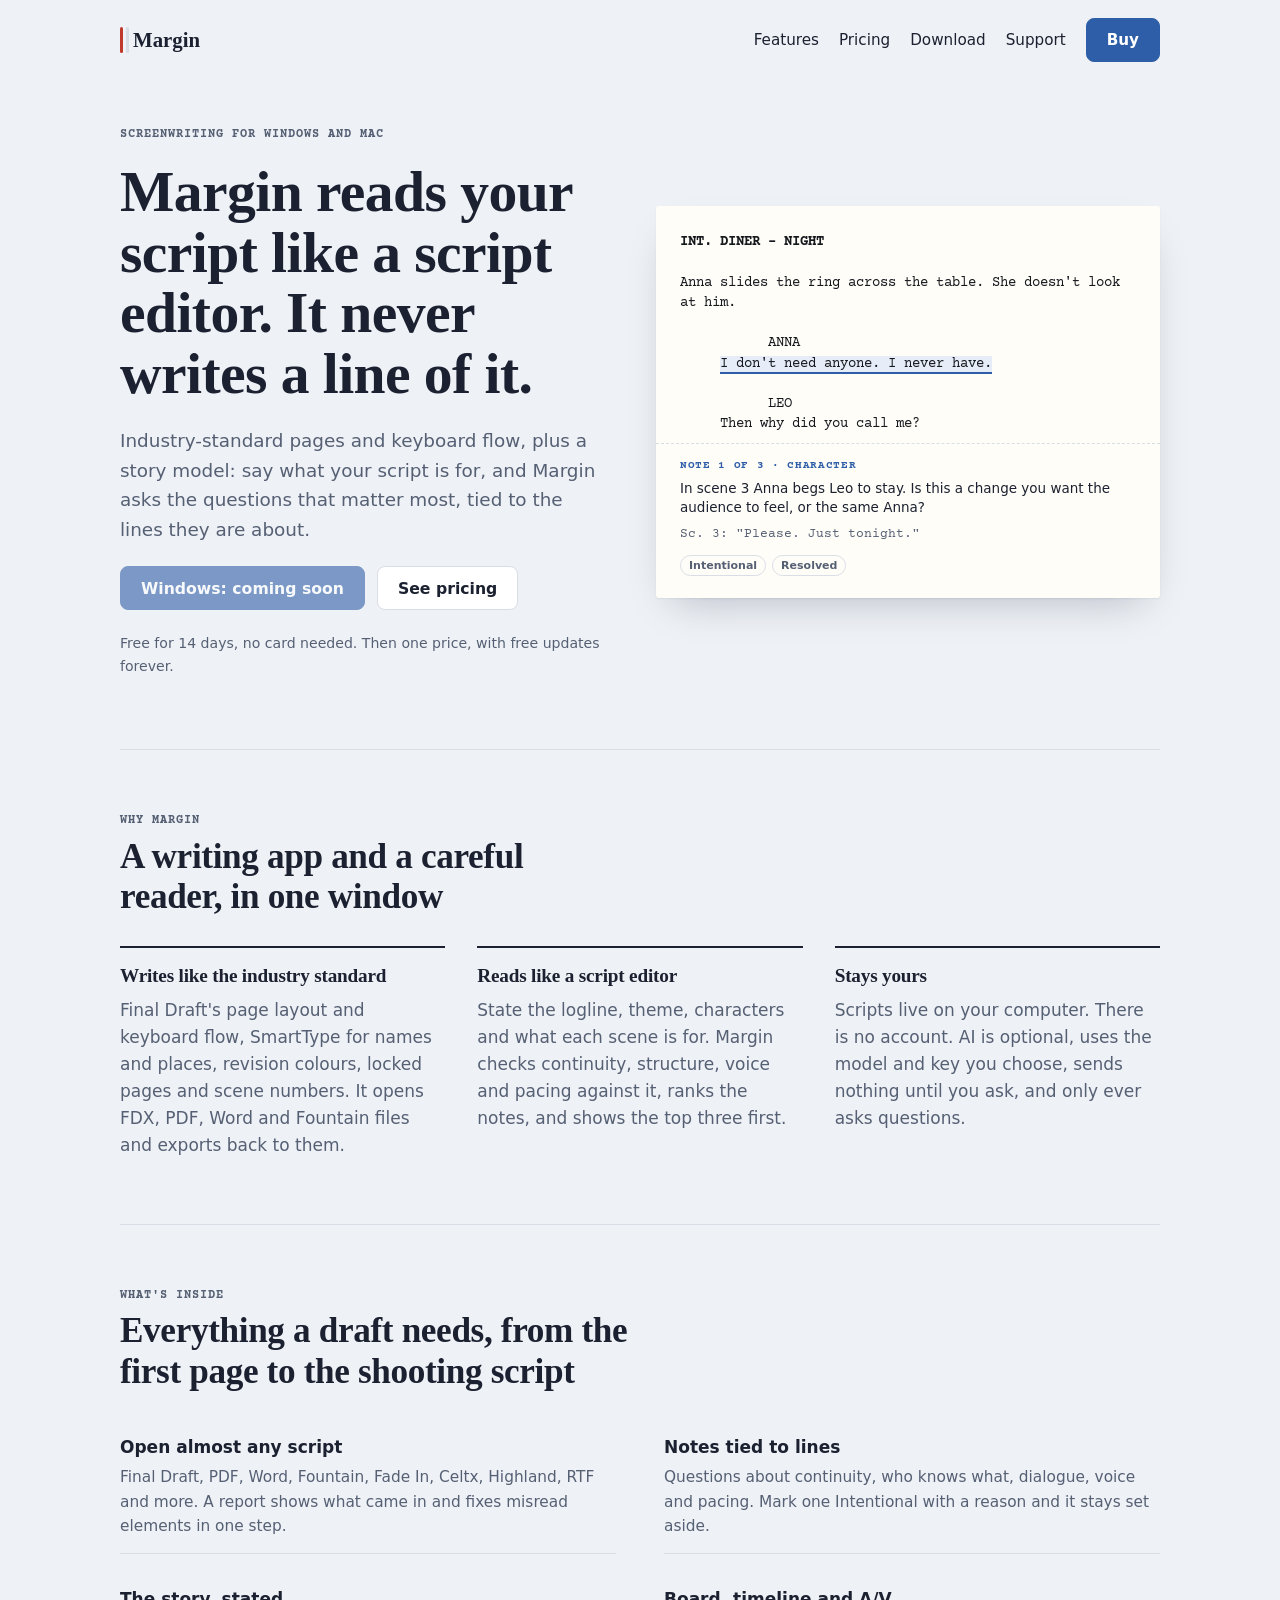
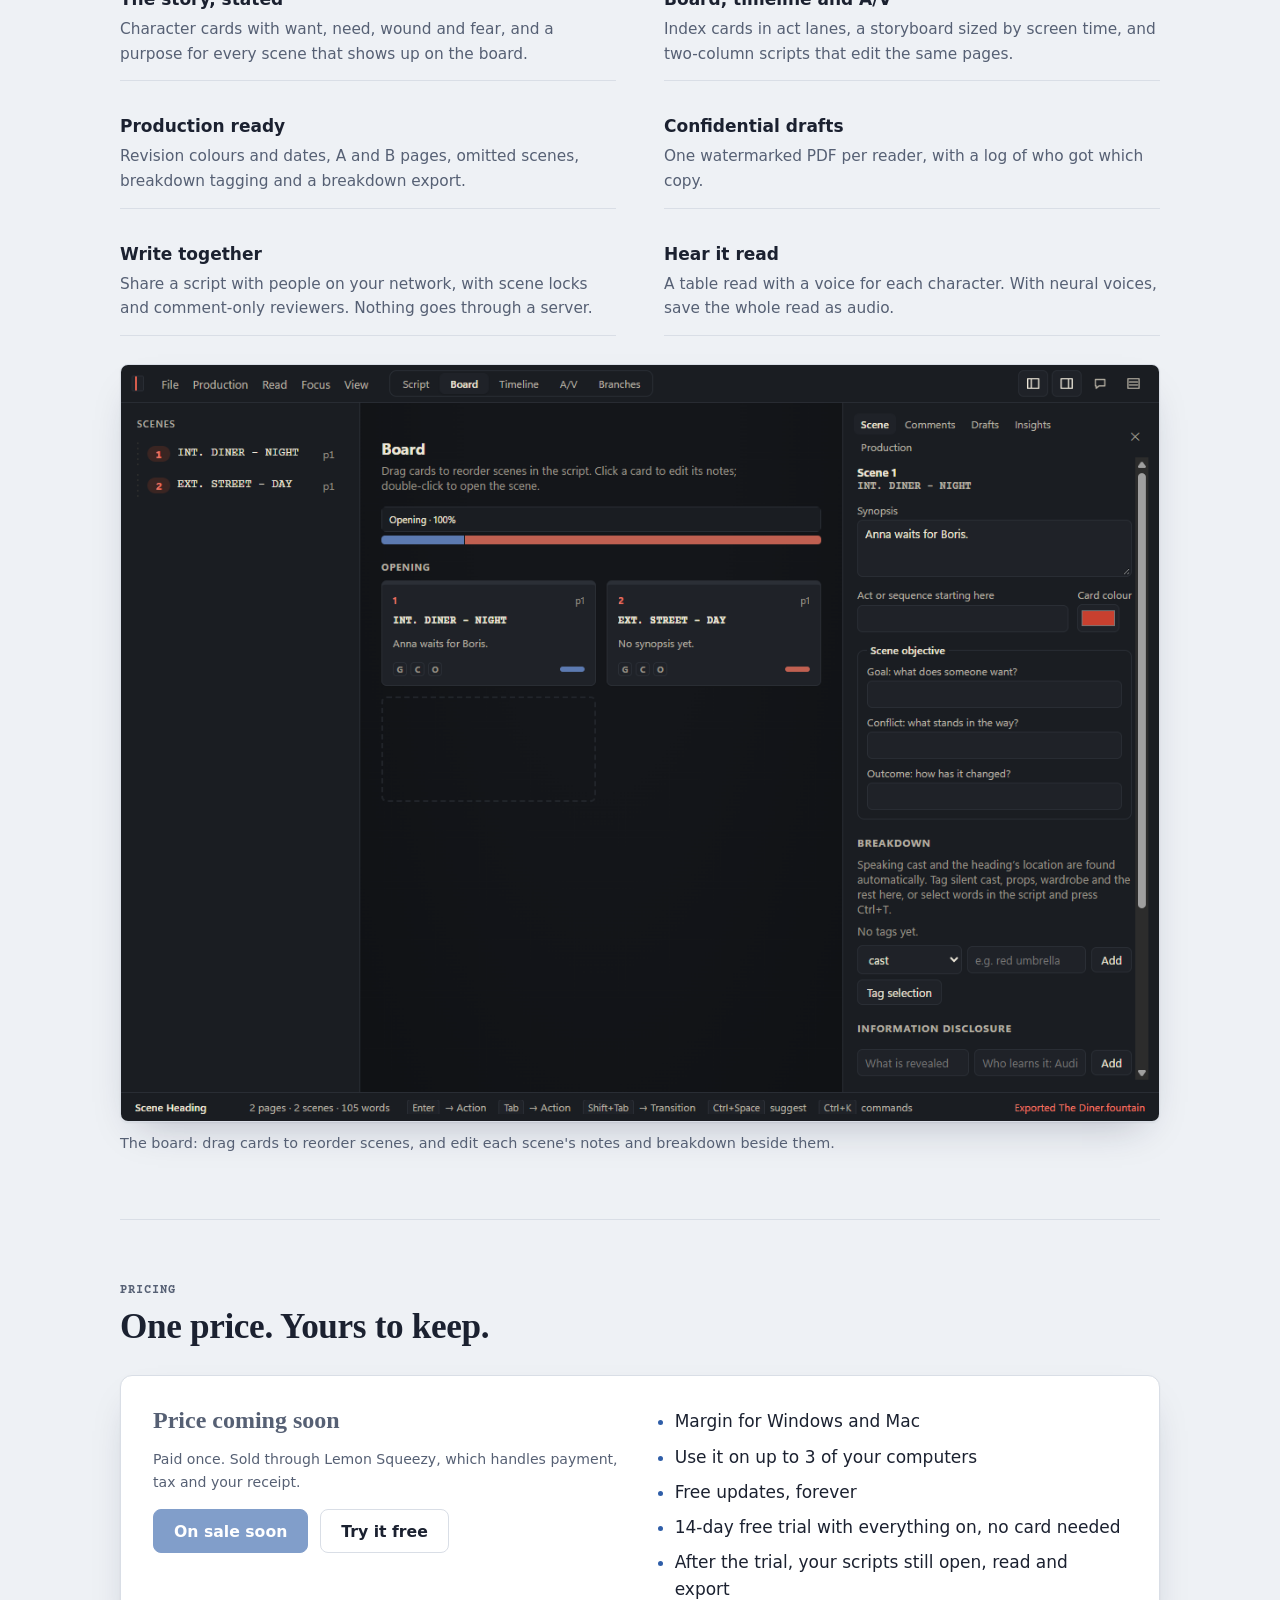
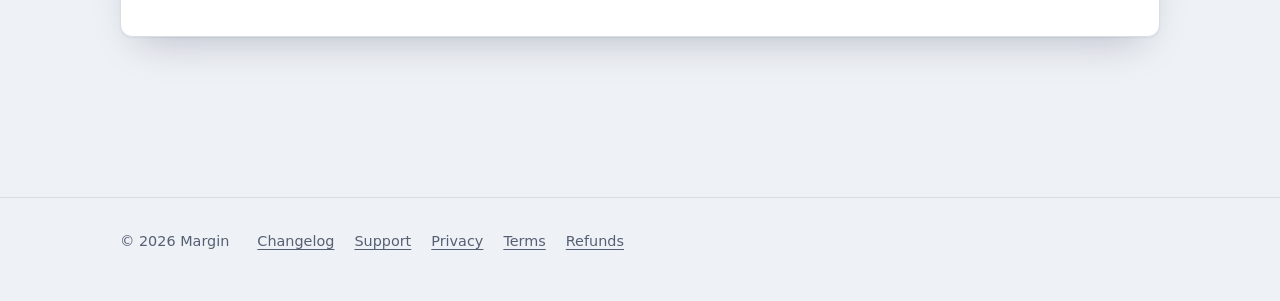
==== index.html @ c59d07b1 "feat: Margin's website: home, download, buy, support, changelog and draft legal pages Co-Authored-By" ====
<!doctype html>
<html lang="en">
<head>
  <meta charset="utf-8">
  <meta name="viewport" content="width=device-width, initial-scale=1, viewport-fit=cover">
  <title>Margin: the screenwriting app that reads like a script editor</title>
  <meta name="description" content="Margin is a screenwriting app for Windows and Mac with industry-standard formatting and notes that ask the questions a good script editor would. It never writes a line for you.">
  <link rel="icon" href="assets/icon.png">
  <link rel="stylesheet" href="assets/site.css">
</head>
<body>
  <header class="site-header">
    <div class="wrap">
      <a class="brand" href="./">Margin</a>
      <nav class="site-nav" aria-label="Site">
        <a href="#features">Features</a>
        <a href="#pricing">Pricing</a>
        <a href="download.html">Download</a>
        <a href="support.html">Support</a>
        <a class="button primary" href="buy.html">Buy</a>
      </nav>
    </div>
  </header>

  <main>
    <div class="wrap hero">
      <div class="hero-copy">
        <span class="eyebrow">Screenwriting for Windows and Mac</span>
        <h1>Margin reads your script like a script editor. It never writes a line of it.</h1>
        <p class="lede">Industry-standard pages and keyboard flow, plus a story model: say what your script is for, and Margin asks the questions that matter most, tied to the lines they are about.</p>
        <div class="actions">
          <a class="button primary" href="download.html" data-download="auto">Download</a>
          <a class="button" href="#pricing">See pricing</a>
        </div>
        <p class="fine">Free for 14 days, no card needed. Then one price, with free updates forever.</p>
      </div>
      <div class="sheet-wrap" role="img" aria-label="A screenplay page in Margin with a note in the margin asking whether a line contradicts an earlier scene.">
        <div class="sheet">
          <div class="script">
            <p class="slug">INT. DINER - NIGHT</p>
            <p>Anna slides the ring across the table. She doesn't look at him.</p>
            <p class="cue">ANNA</p>
            <p class="line"><mark>I don't need anyone. I never have.</mark></p>
            <p class="cue">LEO</p>
            <p class="line">Then why did you call me?</p>
          </div>
          <div class="note">
            <span class="tag">Note 1 of 3 · Character</span>
            <span>In scene 3 Anna begs Leo to stay. Is this a change you want the audience to feel, or the same Anna?</span>
            <q>Sc. 3: "Please. Just tonight."</q>
            <span class="marks"><span>Intentional</span><span>Resolved</span></span>
          </div>
        </div>
      </div>
    </div>

    <div class="wrap">
      <section class="section" id="features" aria-labelledby="why-heading">
        <div class="section-head">
          <span class="eyebrow">Why Margin</span>
          <h2 id="why-heading">A writing app and a careful reader, in one window</h2>
        </div>
        <div class="pillars">
          <div class="pillar">
            <h3>Writes like the industry standard</h3>
            <p>Final Draft's page layout and keyboard flow, SmartType for names and places, revision colours, locked pages and scene numbers. It opens FDX, PDF, Word and Fountain files and exports back to them.</p>
          </div>
          <div class="pillar">
            <h3>Reads like a script editor</h3>
            <p>State the logline, theme, characters and what each scene is for. Margin checks continuity, structure, voice and pacing against it, ranks the notes, and shows the top three first.</p>
          </div>
          <div class="pillar">
            <h3>Stays yours</h3>
            <p>Scripts live on your computer. There is no account. AI is optional, uses the model and key you choose, sends nothing until you ask, and only ever asks questions.</p>
          </div>
        </div>
      </section>

      <section class="section" aria-labelledby="features-heading">
        <div class="section-head">
          <span class="eyebrow">What's inside</span>
          <h2 id="features-heading">Everything a draft needs, from the first page to the shooting script</h2>
        </div>
        <ul class="features">
          <li><b>Open almost any script</b><span>Final Draft, PDF, Word, Fountain, Fade In, Celtx, Highland, RTF and more. A report shows what came in and fixes misread elements in one step.</span></li>
          <li><b>Notes tied to lines</b><span>Questions about continuity, who knows what, dialogue, voice and pacing. Mark one Intentional with a reason and it stays set aside.</span></li>
          <li><b>The story, stated</b><span>Character cards with want, need, wound and fear, and a purpose for every scene that shows up on the board.</span></li>
          <li><b>Board, timeline and A/V</b><span>Index cards in act lanes, a storyboard sized by screen time, and two-column scripts that edit the same pages.</span></li>
          <li><b>Production ready</b><span>Revision colours and dates, A and B pages, omitted scenes, breakdown tagging and a breakdown export.</span></li>
          <li><b>Confidential drafts</b><span>One watermarked PDF per reader, with a log of who got which copy.</span></li>
          <li><b>Write together</b><span>Share a script with people on your network, with scene locks and comment-only reviewers. Nothing goes through a server.</span></li>
          <li><b>Hear it read</b><span>A table read with a voice for each character. With neural voices, save the whole read as audio.</span></li>
        </ul>
        <figure class="shot">
          <img src="assets/board.png" width="1180" height="860" loading="lazy" alt="Margin's board view: scene cards in an act lane, with the scene's notes, objective and breakdown open beside them.">
          <figcaption>The board: drag cards to reorder scenes, and edit each scene's notes and breakdown beside them.</figcaption>
        </figure>
      </section>

      <section class="section" id="pricing" aria-labelledby="pricing-heading">
        <div class="section-head">
          <span class="eyebrow">Pricing</span>
          <h2 id="pricing-heading">One price. Yours to keep.</h2>
        </div>
        <div class="price-card">
          <div class="price-side">
            <span class="price" data-price>Price coming soon</span>
            <p class="fine">Paid once. Sold through Lemon Squeezy, which handles payment, tax and your receipt.</p>
            <div class="actions">
              <a class="button primary" href="buy.html" data-buy>Buy Margin</a>
              <a class="button" href="download.html">Try it free</a>
            </div>
          </div>
          <ul>
            <li>Margin for Windows and Mac</li>
            <li>Use it on up to 3 of your computers</li>
            <li>Free updates, forever</li>
            <li>14-day free trial with everything on, no card needed</li>
            <li>After the trial, your scripts still open, read and export</li>
          </ul>
        </div>
      </section>
    </div>
  </main>

  <footer class="site-footer">
    <div class="wrap">
      <span>© <span data-year>2026</span> Margin</span>
      <nav aria-label="More">
        <a href="changelog.html">Changelog</a>
        <a href="support.html">Support</a>
        <a href="privacy.html">Privacy</a>
        <a href="terms.html">Terms</a>
        <a href="refunds.html">Refunds</a>
      </nav>
    </div>
  </footer>
  <script src="assets/site.js"></script>
</body>
</html>
---- assets/site.css ----
/* Margin's site. A script page on a desk: cool paper, ink, and the blue of revision pages.
   The script page itself stays white paper in dark mode, as it does in the app. */

@font-face {
  font-family: "Courier Prime";
  src: url("fonts/courier-prime-latin-400-normal.woff2") format("woff2");
  font-weight: 400;
  font-display: swap;
}
@font-face {
  font-family: "Courier Prime";
  src: url("fonts/courier-prime-latin-700-normal.woff2") format("woff2");
  font-weight: 700;
  font-display: swap;
}

:root {
  --desk: #eef1f5;
  --surface: #ffffff;
  --ink: #1b2130;
  --muted: #566074;
  --rule: #d9dee6;
  --blue: #2f5ea8;
  --blue-wash: #e6edf8;
  --red: #c0392b;
  --sheet: #fffdf7;
  --sheet-ink: #15181d;
  --display: "Iowan Old Style", "Palatino Linotype", Palatino, "Book Antiqua", Georgia, serif;
  --body: system-ui, -apple-system, "Segoe UI", Roboto, "Helvetica Neue", Arial, sans-serif;
  --page: "Courier Prime", "Courier New", Courier, monospace;
  --shadow: 0 1px 2px rgb(20 30 50 / 0.06), 0 18px 40px -18px rgb(20 30 60 / 0.28);
  color-scheme: light;
}
@media (prefers-color-scheme: dark) {
  :root {
    --desk: #11151c;
    --surface: #191e28;
    --ink: #e7eaf0;
    --muted: #a3abbb;
    --rule: #2b3240;
    --blue: #8fb3ec;
    --blue-wash: #1d2940;
    --red: #e7735f;
    --shadow: 0 1px 2px rgb(0 0 0 / 0.3), 0 18px 40px -18px rgb(0 0 0 / 0.6);
    color-scheme: dark;
  }
}

* { box-sizing: border-box; }
html { -webkit-text-size-adjust: 100%; }
body {
  margin: 0;
  background: var(--desk);
  color: var(--ink);
  font: 400 17px/1.6 var(--body);
}
img { max-width: 100%; height: auto; }
a { color: var(--blue); text-underline-offset: 3px; }
a:hover { text-decoration-thickness: 2px; }
:focus-visible { outline: 2px solid var(--blue); outline-offset: 3px; border-radius: 4px; }

.wrap {
  max-width: 1080px;
  margin: 0 auto;
  padding-left: max(20px, env(safe-area-inset-left, 0px));
  padding-right: max(20px, env(safe-area-inset-right, 0px));
}
.narrow { max-width: 760px; }

h1, h2, h3 { font-family: var(--display); font-weight: 600; letter-spacing: -0.01em; text-wrap: balance; margin: 0; }
h1 { font-size: clamp(2.2rem, 1.5rem + 3.2vw, 3.6rem); line-height: 1.05; }
h2 { font-size: clamp(1.6rem, 1.3rem + 1.2vw, 2.2rem); line-height: 1.15; }
h3 { font-size: 1.2rem; line-height: 1.3; }
p { margin: 0; }
.lede { font-size: 1.15rem; color: var(--muted); max-width: 36em; }
.eyebrow { font: 700 0.78rem/1 var(--page); letter-spacing: 0.08em; text-transform: uppercase; color: var(--muted); }

/* ---- header and footer ---- */
.site-header { padding-block: 18px; }
.site-header .wrap { display: flex; align-items: center; gap: 24px; flex-wrap: wrap; }
.brand { display: inline-flex; align-items: center; gap: 10px; color: var(--ink); text-decoration: none; font: 600 1.3rem var(--display); }
.brand::before { content: ""; width: 3px; height: 26px; border-radius: 2px; background: var(--red); box-shadow: 6px 0 0 var(--rule); }
.site-nav { display: flex; gap: 20px; margin-left: auto; flex-wrap: wrap; align-items: center; }
.site-nav a { color: var(--ink); text-decoration: none; font-size: 0.95rem; }
.site-nav a:hover, .site-nav a[aria-current="page"] { color: var(--blue); }

.site-footer { margin-top: 96px; padding-block: 32px 48px; border-top: 1px solid var(--rule); color: var(--muted); font-size: 0.9rem; }
.site-footer .wrap { display: flex; flex-wrap: wrap; gap: 12px 28px; align-items: center; }
.site-footer nav { display: flex; flex-wrap: wrap; gap: 8px 20px; }
.site-footer a { color: var(--muted); }

/* ---- buttons ---- */
.button {
  display: inline-flex; align-items: center; justify-content: center; gap: 8px;
  min-height: 44px; padding: 0 20px;
  border: 1px solid var(--rule); border-radius: 8px;
  background: var(--surface); color: var(--ink);
  font: 600 0.98rem var(--body); text-decoration: none; cursor: pointer;
  transition: transform 150ms ease, box-shadow 150ms ease, background 150ms ease;
}
.button:hover { transform: translateY(-1px); box-shadow: var(--shadow); text-decoration: none; }
.button:active { transform: none; box-shadow: none; }
.button.primary { background: var(--blue); border-color: var(--blue); color: #fff; }
@media (prefers-color-scheme: dark) { .button.primary { color: #0f1520; } }
.button[aria-disabled="true"] { opacity: 0.6; pointer-events: none; }
.button small { font-weight: 400; opacity: 0.8; }
.actions { display: flex; flex-wrap: wrap; gap: 12px; align-items: center; }
.fine { font-size: 0.88rem; color: var(--muted); }

/* ---- hero: the script page with a note in its margin ---- */
.hero { padding-block: 48px 72px; display: grid; grid-template-columns: minmax(0, 1fr) minmax(0, 1.05fr); gap: 56px; align-items: center; }
.hero-copy { display: grid; gap: 22px; }
.sheet-wrap { container-type: inline-size; min-width: 0; }
.sheet {
  position: relative;
  display: grid; grid-template-columns: minmax(0, 1fr) 210px;
  background: var(--sheet); color: var(--sheet-ink);
  border-radius: 3px; box-shadow: var(--shadow);
}
.script { font: 400 14.5px/1.5 var(--page); padding: 34px 20px 34px 40px; }
.script p + p { margin-top: 1.5em; }
.script .slug { font-weight: 700; }
.script .cue { padding-left: 14ch; }
.script .cue + .line { margin-top: 0; }
.script .line { padding-left: 7ch; padding-right: 3ch; }
.script mark { background: #e6edf8; color: inherit; border-bottom: 2px solid #2f5ea8; }
.note {
  border-left: 1px dashed #d9dee6; padding: 34px 16px;
  display: grid; align-content: start; gap: 8px;
  font: 400 13.5px/1.45 var(--body); color: #1b2130;
}
.note .tag { font: 700 0.7rem/1 var(--page); letter-spacing: 0.06em; text-transform: uppercase; color: #2f5ea8; }
.note q { quotes: none; font: 400 12.5px/1.4 var(--page); color: #566074; }
.note .marks { display: flex; gap: 6px; margin-top: 4px; }
@container (max-width: 560px) {
  .sheet { grid-template-columns: minmax(0, 1fr); }
  .script { padding: 26px 20px 8px 24px; font-size: 13.5px; }
  .script .cue { padding-left: 11ch; }
  .script .line { padding-left: 5ch; padding-right: 0; }
  .note { border-left: 0; border-top: 1px dashed #d9dee6; padding: 16px 20px 22px 24px; }
}
.note .marks span { font: 600 11px/1 var(--body); padding: 4px 8px; border-radius: 999px; border: 1px solid #d9dee6; color: #566074; }

/* ---- sections ---- */
.section { padding-block: 64px; border-top: 1px solid var(--rule); display: grid; gap: 28px; }
.section-head { display: grid; gap: 10px; max-width: 42em; }
.pillars { display: grid; grid-template-columns: repeat(3, minmax(0, 1fr)); gap: 32px; }
.pillar { display: grid; gap: 8px; align-content: start; padding-top: 16px; border-top: 2px solid var(--ink); }
.pillar p { color: var(--muted); }
.features { display: grid; grid-template-columns: repeat(2, minmax(0, 1fr)); gap: 18px 48px; margin: 0; padding: 0; list-style: none; }
.features li { display: grid; gap: 4px; padding-block: 14px; border-bottom: 1px solid var(--rule); }
.features b { font-weight: 600; }
.features span { color: var(--muted); font-size: 0.96rem; }
.shot { margin: 0; display: grid; gap: 10px; }
.shot img { border-radius: 8px; box-shadow: var(--shadow); border: 1px solid var(--rule); }
.shot figcaption { color: var(--muted); font-size: 0.9rem; }

/* ---- pricing ---- */
.price-card {
  display: grid; grid-template-columns: minmax(0, 1fr) minmax(0, 1fr); gap: 32px;
  padding: 32px; background: var(--surface); border: 1px solid var(--rule); border-radius: 12px; box-shadow: var(--shadow);
}
.price { font: 600 clamp(2.4rem, 2rem + 2vw, 3.2rem)/1 var(--display); }
.price-card ul { margin: 0; padding-left: 1.1em; display: grid; gap: 8px; }
.price-card li::marker { color: var(--blue); }
.price-side { display: grid; gap: 16px; align-content: start; }

/* ---- reading pages (download, support, legal) ---- */
.page-head { padding-block: 40px 24px; display: grid; gap: 14px; }
.prose { display: grid; gap: 18px; max-width: 42em; }
.prose h2 { margin-top: 24px; font-size: 1.5rem; }
.prose ul, .prose ol { margin: 0; padding-left: 1.2em; display: grid; gap: 8px; }
.prose code, kbd { font: 0.9em var(--page); background: var(--blue-wash); padding: 1px 6px; border-radius: 4px; }
.platforms { display: grid; grid-template-columns: repeat(2, minmax(0, 1fr)); gap: 24px; }
.platform { display: grid; gap: 14px; align-content: start; padding: 28px; background: var(--surface); border: 1px solid var(--rule); border-radius: 12px; }
.platform ol { margin: 0; padding-left: 1.2em; display: grid; gap: 6px; color: var(--muted); font-size: 0.95rem; }
.draft { padding: 12px 16px; border-left: 4px solid var(--red); background: var(--surface); border-radius: 6px; font-size: 0.95rem; }
.faq { display: grid; gap: 0; border-top: 1px solid var(--rule); }
.faq details { border-bottom: 1px solid var(--rule); padding-block: 14px; }
.faq summary { cursor: pointer; font-weight: 600; }
.faq details p { margin-top: 8px; color: var(--muted); }
.release { display: grid; gap: 10px; padding-block: 24px; border-top: 1px solid var(--rule); }
.release h2 { font-size: 1.4rem; margin: 0; }
.release time { color: var(--muted); font-size: 0.9rem; }

@media (max-width: 1000px) {
  .hero { grid-template-columns: minmax(0, 1fr); gap: 40px; padding-block: 24px 48px; }
}
@media (max-width: 860px) {
  .pillars, .features, .price-card, .platforms { grid-template-columns: minmax(0, 1fr); }
  .price-card { padding: 24px; }
}
@media (prefers-reduced-motion: reduce) {
  .button { transition: none; }
  .button:hover { transform: none; }
}
@media (max-width: 560px) {
  .site-header .wrap { flex-wrap: nowrap; gap: 12px; }
  .site-nav { gap: 14px; flex-wrap: nowrap; }
  .site-nav a[href$="#features"], .site-nav a[href$="#pricing"] { display: none; }
  .site-nav a { font-size: 0.9rem; }
  .site-nav .button { min-height: 36px; padding: 0 14px; }
}
.site-nav .button.primary[aria-current="page"] { color: #fff; }
@media (prefers-color-scheme: dark) { .site-nav .button.primary[aria-current="page"] { color: #0f1520; } }
.price.pending { font-size: 1.5rem; color: var(--muted); }
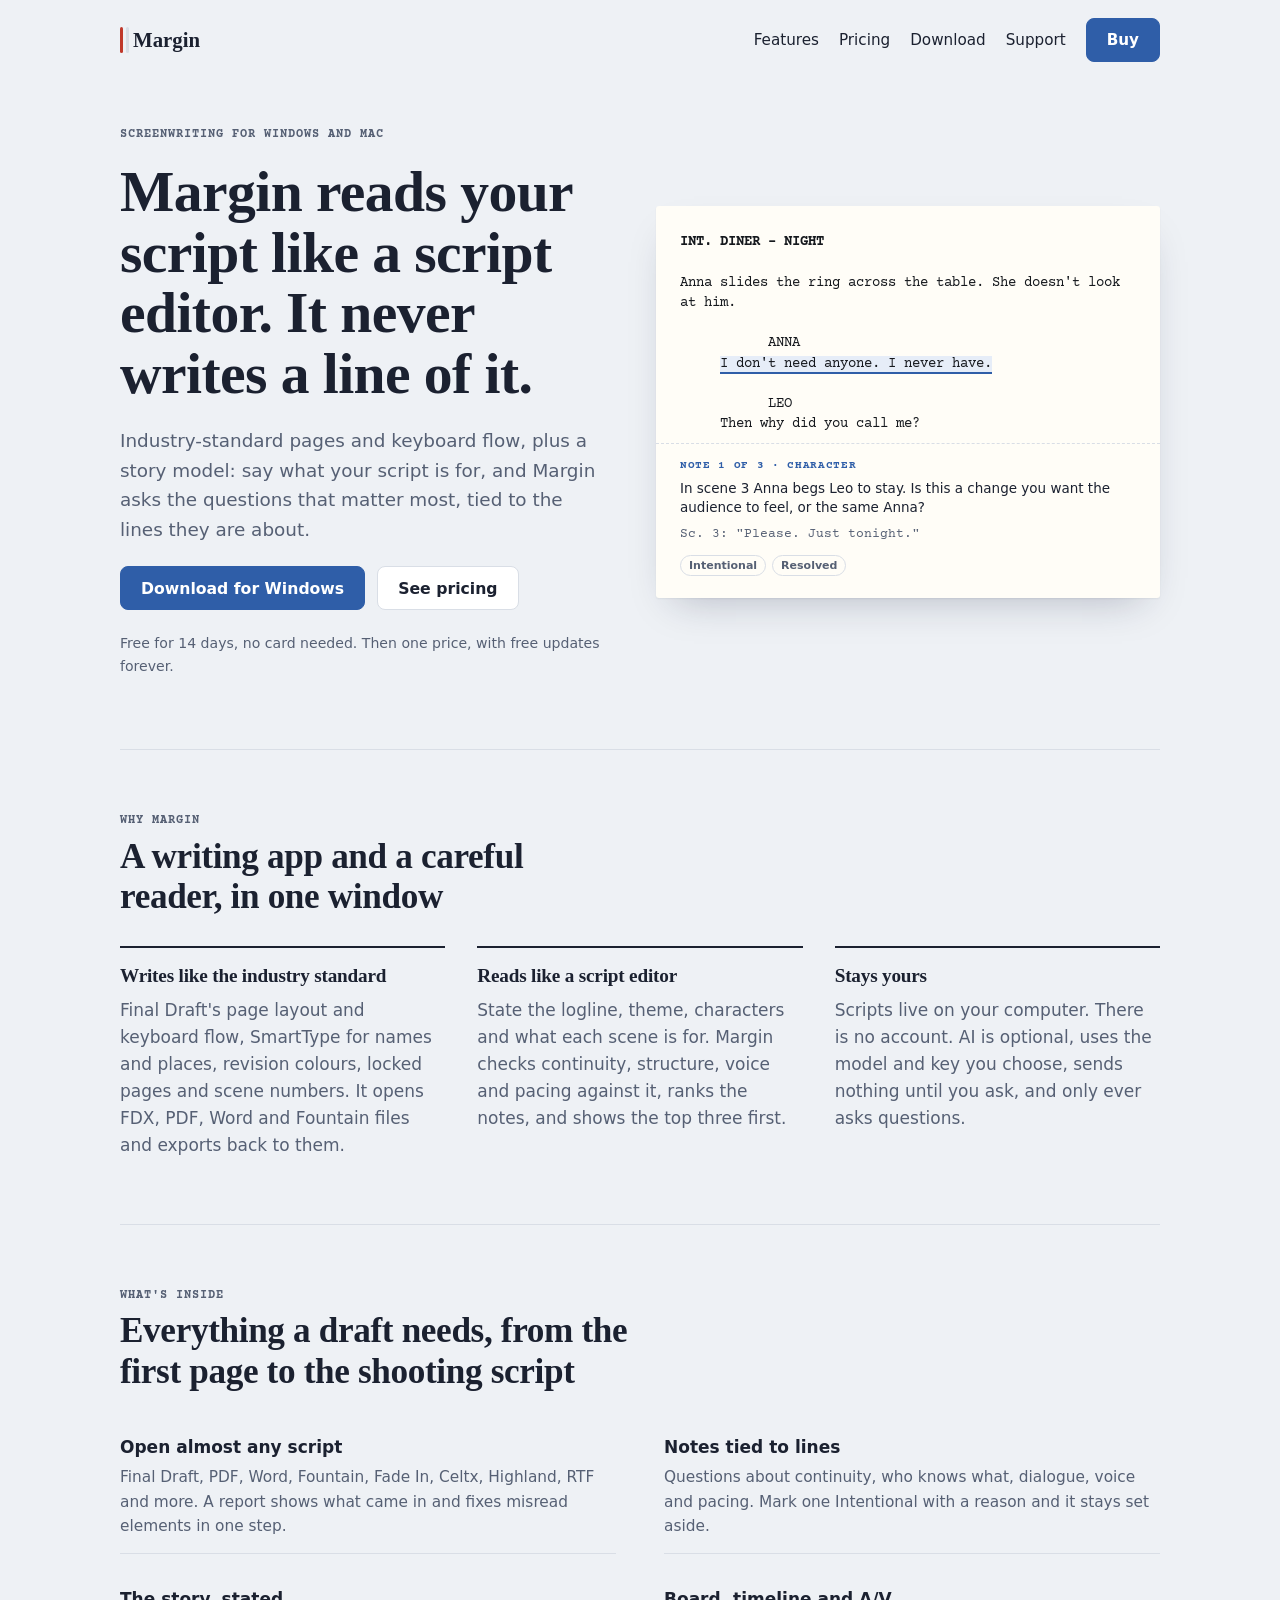
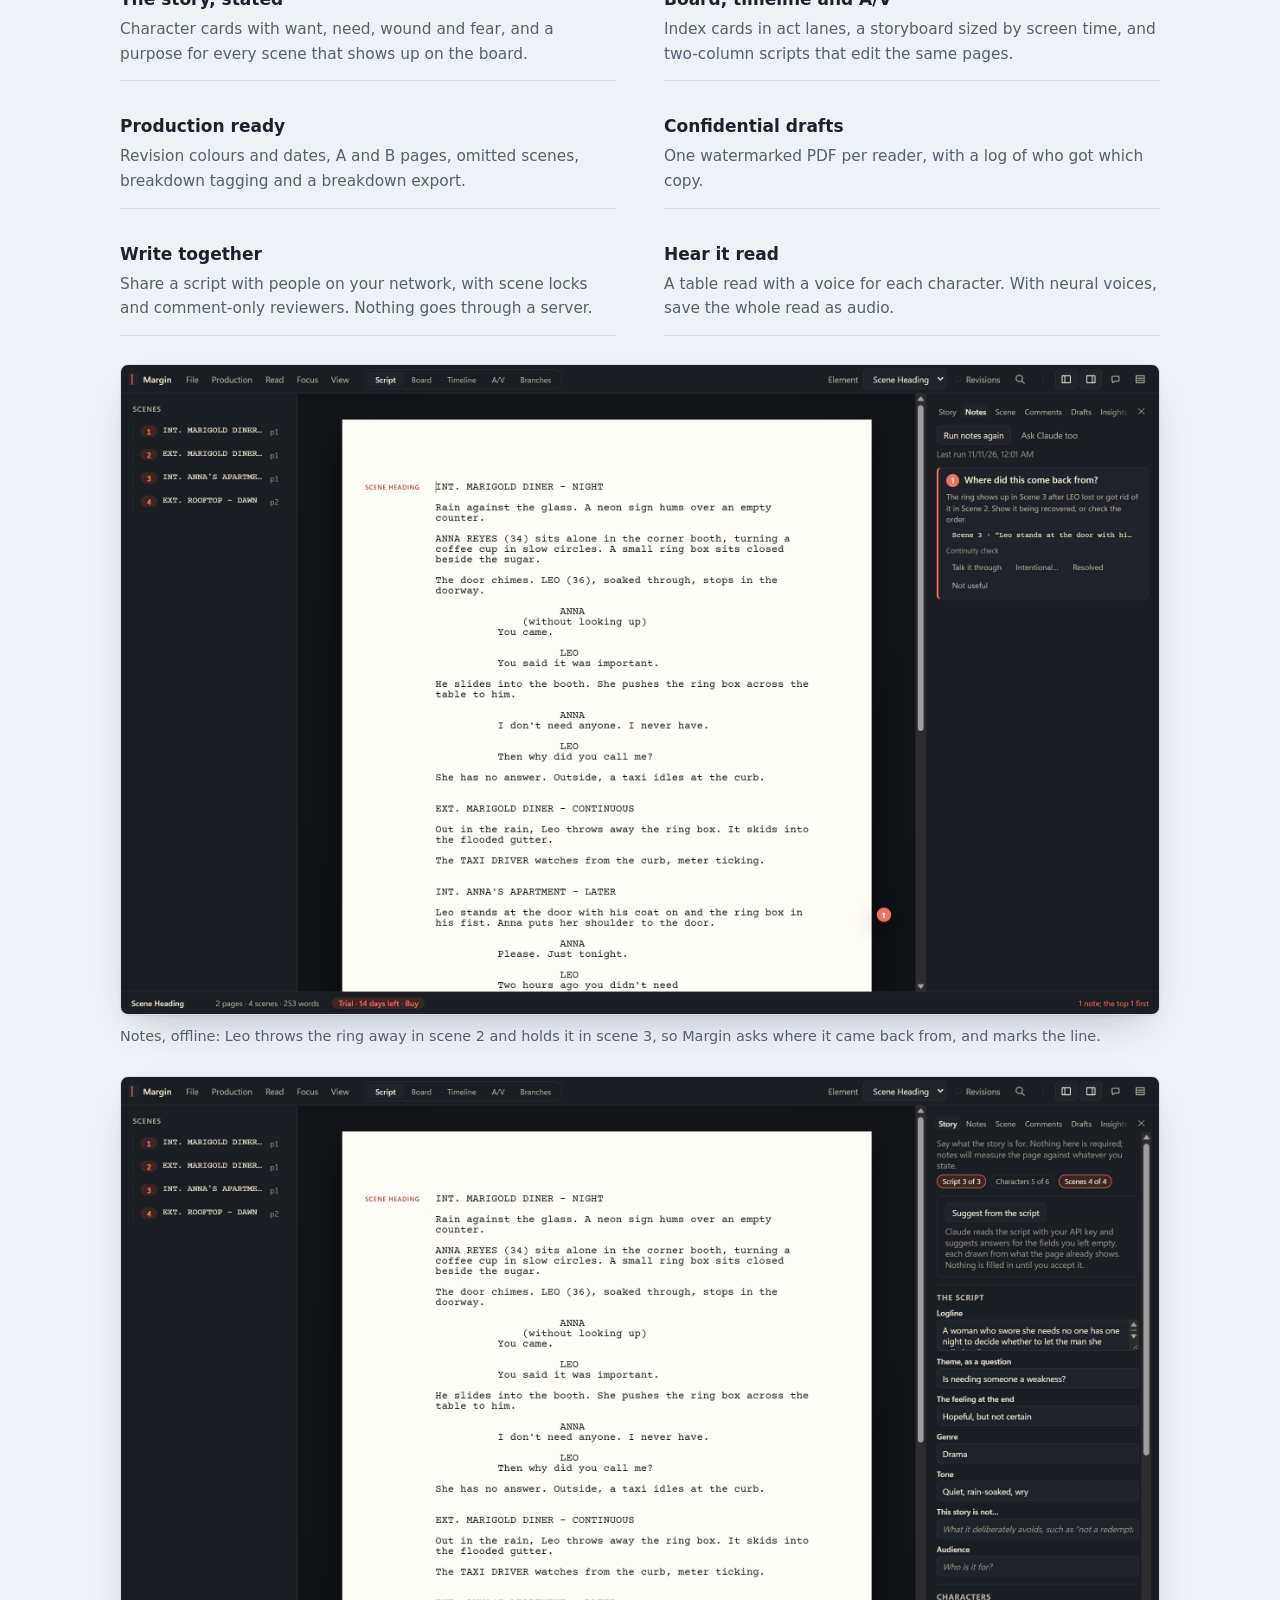
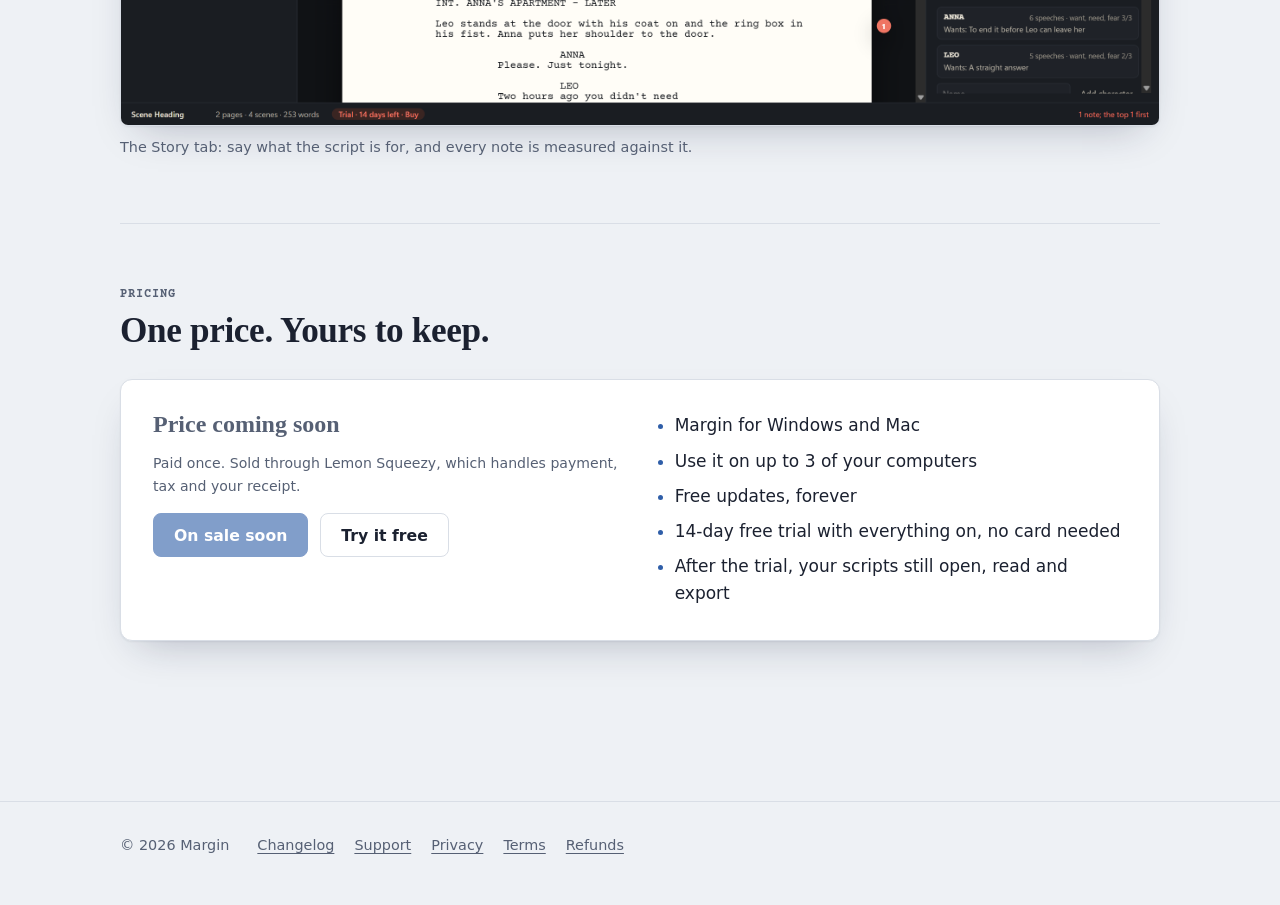
==== commit 80b095de: "feat: live downloads, real screenshots and final policies Co-Authored-By: Claude Opus 5.5 <noreply@a" ====
--- a/index.html
+++ b/index.html
@@ -92,8 +92,12 @@
           <li><b>Hear it read</b><span>A table read with a voice for each character. With neural voices, save the whole read as audio.</span></li>
         </ul>
         <figure class="shot">
-          <img src="assets/board.png" width="1180" height="860" loading="lazy" alt="Margin's board view: scene cards in an act lane, with the scene's notes, objective and breakdown open beside them.">
-          <figcaption>The board: drag cards to reorder scenes, and edit each scene's notes and breakdown beside them.</figcaption>
+          <img src="assets/notes.png" width="2400" height="1500" loading="lazy" alt="Margin with a screenplay open. The Notes tab asks where the ring came back from, because the action threw it away a scene earlier, and a numbered mark sits beside the line on the page.">
+          <figcaption>Notes, offline: Leo throws the ring away in scene 2 and holds it in scene 3, so Margin asks where it came back from, and marks the line.</figcaption>
+        </figure>
+        <figure class="shot">
+          <img src="assets/story.png" width="2400" height="1500" loading="lazy" alt="Margin's Story tab beside the script: the logline, the theme as a question, the ending feeling, genre and tone, with character cards for Anna and Leo below.">
+          <figcaption>The Story tab: say what the script is for, and every note is measured against it.</figcaption>
         </figure>
       </section>
 
